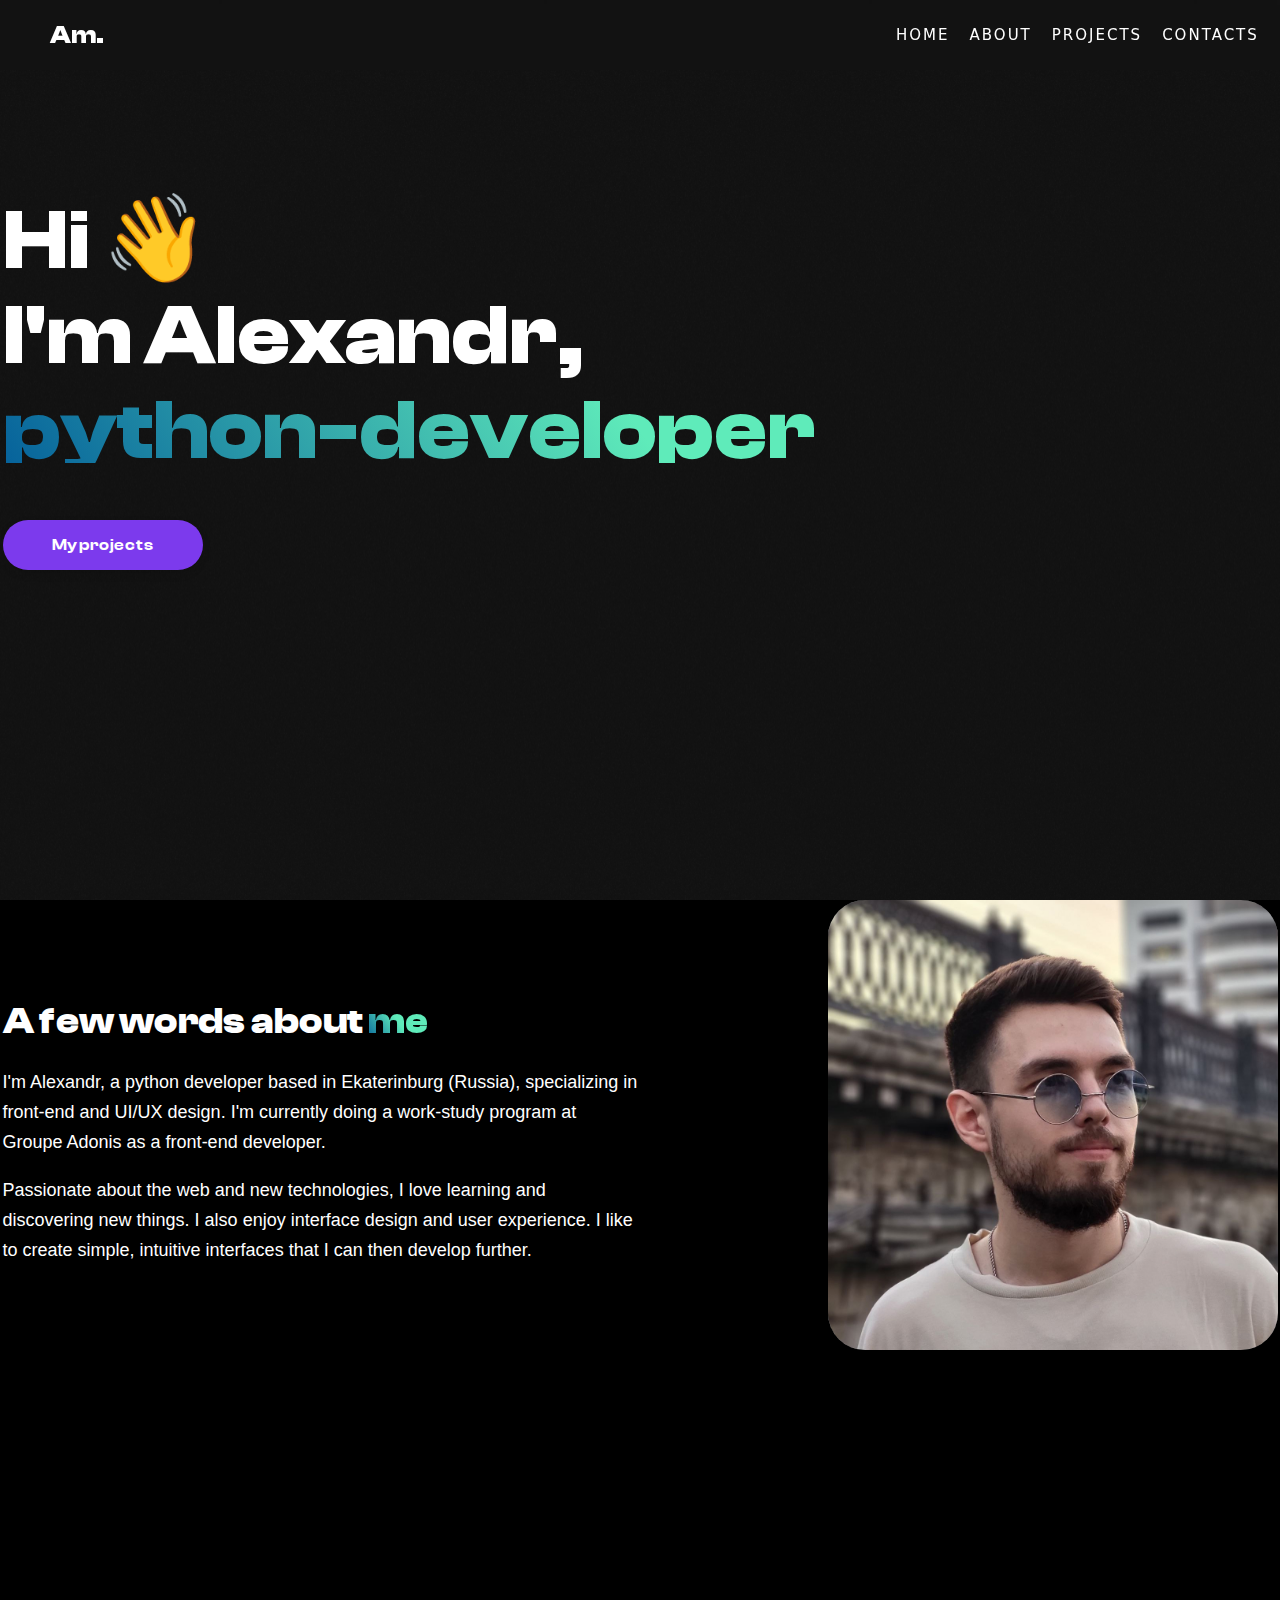
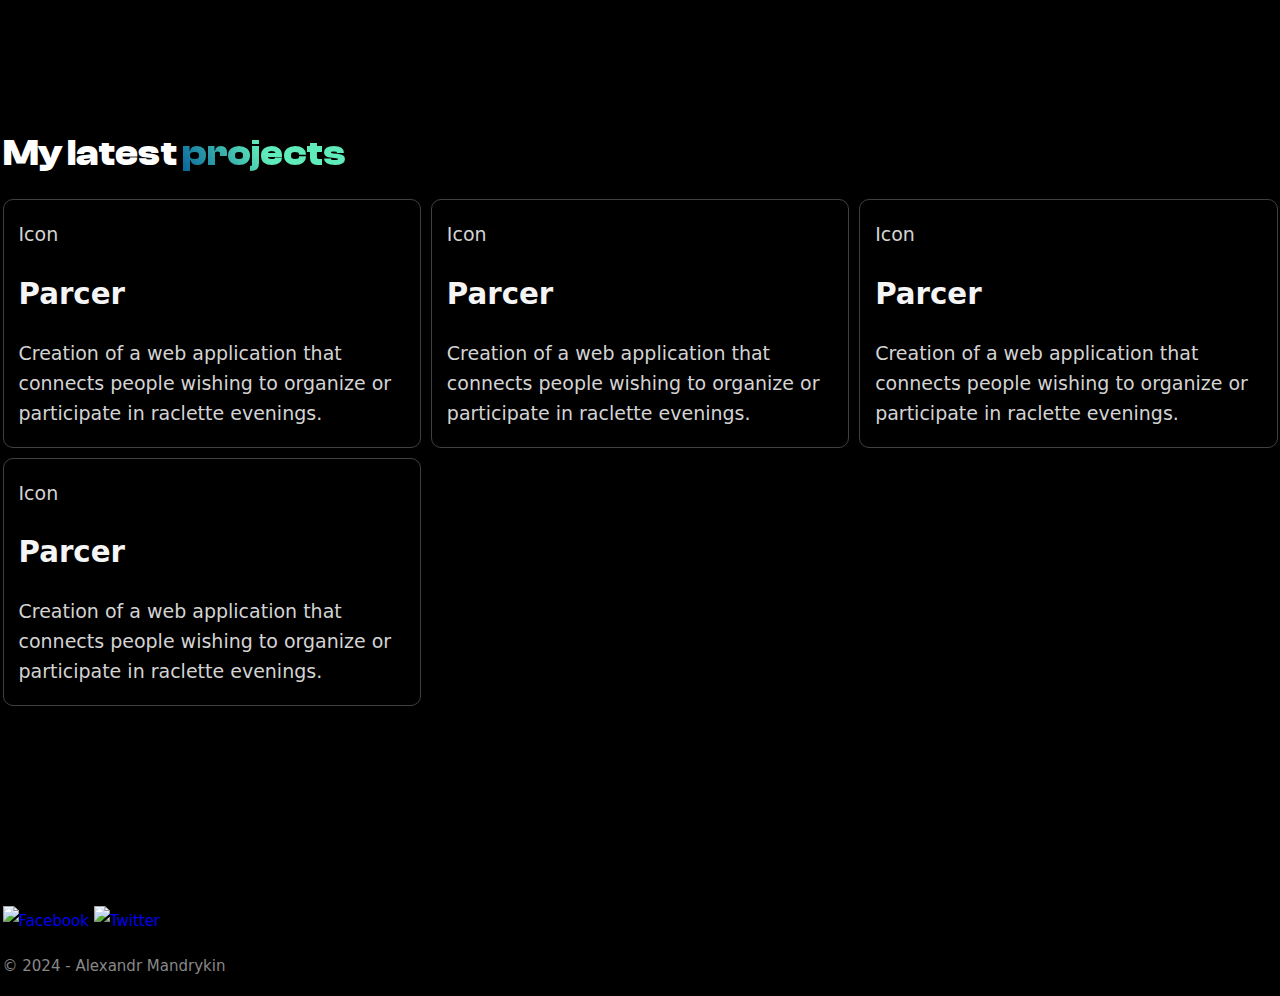
==== index.html @ 3a0f86e2 "additions" ====
<!DOCTYPE html>
<html lang="en">
<head>
    <meta charset="UTF-8">
    <meta name="viewport" content="width=device-width, initial-scale=1.0">
    <link rel="stylesheet" href="/css/style.css">
    <title>Alexandr</title>
</head>
<body>
    <div>
        <header class="header">
            <div class="user-navigation"><a href="#">Am.</a></div>
            <nav class="main-navigation">
                <!-- <ul class="user-navigation"><li><a href="#">Am.</a></li></ul> -->
                <ul class="site-navigation">
                    <li><a href="/#home"><span>HOME</span></a></li>
                    <li><a href="/#about"><span>ABOUT</span></a></li>
                    <li><a href="/#projects"><span>PROJECTS</span></a></li>
                    <li><a href="/#contacts"><span>CONTACTS</span></a></li>
                </ul>
            </nav>
        </header>
        <main class="main">
            <!-- 1 secction about me -->
            <section id="home" class="first-section p_150"> 
                <h1 class="grid_container">
                    <span class="grid_item">Hi
                        <span>👋</span>
                    </span>
                    <span class="grid_item">I'm Alexandr,</span>
                    <span class="grid_item gradient">python-developer</span>
                </h1>
                <a href="/#projects" class="grid_item project_button box_button">My projects</a>
            </section>
            <!-- 2 section who am i -->
            <section id="about" class="p_150">
                <div class="grid_container_2">
                    <div class="grid_item">
                        <h2>A few words about
                            <span class="gradient">me</span>
                        </h2>
                        <div class="about">
                            <p>I'm Alexandr, a python developer based in Ekaterinburg (Russia), specializing in front-end and UI/UX design. I'm currently doing a work-study program at Groupe Adonis as a front-end developer.</p>
                            <p>Passionate about the web and new technologies, I love learning and discovering new things. I also enjoy interface design and user experience. I like to create simple, intuitive interfaces that I can then develop further.</p>
                        </div>
                    </div>
                    <div class="grid_item">
                        <img src="/assets/myphoto.jpg" width="450" style="border-radius: 37px;">
                    </div>
                </div>
            </section>
            <!-- 3 My projects -->
            <section id="projects" class="p_150">
                <h2>
                    My latest
                    <span class="gradient">projects</span>
                </h2>
                <ul class="grid_container_3">
                    <li class="grit_item border">
                        <a href="/">
                            <div>
                                <p>Icon</p>
                                <h3>Parcer</h3>
                                <p>Creation of a web application that connects people wishing to organize or participate in raclette evenings.</p>
                            </div>
                        </a>
                    </li>
                    <li class="grit_item border">
                        <a href="/">
                            <div>
                                <p>Icon</p>
                                <h3>Parcer</h3>
                                <p>Creation of a web application that connects people wishing to organize or participate in raclette evenings.</p>
                            </div>
                        </a>
                    </li>
                    <li class="grit_item border">
                        <a href="/">
                            <div>
                                <p>Icon</p>
                                <h3>Parcer</h3>
                                <p>Creation of a web application that connects people wishing to organize or participate in raclette evenings.</p>
                            </div>
                        </a>
                    </li>
                    <li class="grit_item border">
                        <a href="/">
                            <div>
                                <p>Icon</p>
                                <h3>Parcer</h3>
                                <p>Creation of a web application that connects people wishing to organize or participate in raclette evenings.</p>
                            </div>
                        </a>
                    </li>
                </ul>
            </section>
        </main>
        <footer id="contacts">
            <div class="social-icons">
                <a href="/"><img src="путь к изображению Facebook" alt="Facebook"></a>
                <a href="/"><img src="путь к изображению Twitter" alt="Twitter"></a>
                <!-- Добавьте другие иконки и ссылки на социальные сети по аналогии -->
            </div>
            <p>© 2024 - Alexandr Mandrykin</p>
        </footer>
        
    </div>
    <!-- <script src="https://ajax.googleapis.com/ajax/libs/jquery/3.5.1/jquery.min.js"></script> -->
    <script src="/scripts/scripts.js"></script>
</body>
</html>
---- css/style.css ----
@font-face {
  font-family: 'ClashDisplay-Semibold';
  src: url('../fonts/ClashDisplay-Semibold.woff2') format('woff2'),
        url('../fonts/ClashDisplay-Semibold.woff') format('woff'),
        url('../fonts/ClashDisplay-Semibold.ttf') format('truetype');
        font-weight: 700;
        font-display: swap;
        font-style: normal;
}

@font-face {
  font-family: 'ClashDisplay-Bold';
  src: url('../fonts/ClashDisplay-Bold.woff2') format('woff2'),
       url('../fonts/ClashDisplay-Bold.woff') format('woff'),
       url('../fonts/ClashDisplay-Bold.ttf') format('truetype');
       font-weight: 700;
       font-display: swap;
       font-style: normal;
}

body {
  margin: 0;
  padding: 0;

  font-family: 'ClashDisplay-Bold';
  font-size: 25px;
  line-height: 30px;
  color: #ffffff;

  background-color: #000000;
  background-image: url(/assets/background.svg);
  background-position: top center;
  background-repeat: no-repeat;
  background-size: cover;
  background-attachment: fixed;
}

@media (prefers-reduced-motion: no-preference) {
  html {
    scroll-behavior: smooth;
  }
}

.main{
  width: 100%;
  max-width: 1275px;
  margin: 0 auto;
  padding: 0px;
}

a {
  text-decoration: none;
}

.gradient{
  background: linear-gradient(56deg, #06629b, #5febba 50%);
  -webkit-background-clip: text;
  -webkit-text-fill-color: transparent;
}

/* nav section */
.site-navigation,
.user-navigation{
  list-style: none;
}

.site-navigation a,
.user-navigation a{
  color: #ffffff;
  transition: color 0.3s ease;
}

.site-navigation a:hover,
.site-navigation a:focus{
  color: #c765ff;
}

.header {
  display: flex;
  justify-content: space-between;
  align-items: center;
  padding: 20px;
  padding-left: 50px;
  position: fixed;
  width: 96%;
  backdrop-filter: blur(3px); 
}


.main-navigation{
  font-family: system-ui, -apple-system, BlinkMacSystemFont, 'Segoe UI', Roboto, Oxygen, Ubuntu, Cantarell, 'Open Sans', 'Helvetica Neue', sans-serif;
  font-size: 15px;
  letter-spacing: 2px;
}

 .main-navigation ul{
  display: flex;
  flex-flow: row nowrap;
  margin: 0;
  padding: 0;
  /* padding-right: 20px; */
  list-style: none;
}

.main-navigation li {
  margin-right: 20px; 
}

.main-navigation li:last-child{
  margin-left: 0px;
}


/* 1 section */

.first-section{
  font-size: 43px;
  width: auto;
  height: 400px;
}

.grid_container{
  display: grid;
  line-height: 65px;
  row-gap: 30px;
}

.grid_container span:last-child{
  line-height: 65px;
}

.p_150{
  padding-top: 150px;
  padding-bottom: 200px;
}

.project_button{
  box-shadow:  0px 4px 10px  rgba(0, 0, 0, 0.1);
  transition: box-shadow 0.3s ease;
  width: 200px;
  height: 50px;
  background: #7c3aed;
  outline: none;
  border: none;
  display: -webkit-box;
  display: -ms-flexbox;
  display: flex;
  -webkit-box-align: center;
  -ms-flex-align: center;
  align-items: center;
  -webkit-box-pack: center;
  -ms-flex-pack: center;
  justify-content: center;
  border-radius: 25px;
  color: #fff;
  font: 1rem 'ClashDisplay-Semibold';
  cursor: pointer;
}

.project_button:hover {
  box-shadow: 0px 10px 90px rgba(176, 38, 255, 0.5); /* Тень при наведении */
}

/* 2 section */

.grid_container_2 {
  display: grid;
  grid-template-columns: repeat(2, 1fr);
}

.grid_container_2:first-child{
  align-items: center;
}

.grid_container_2:last-child{
  justify-items: end;
  }
  

.about{
  font-family: 'Open Sans', 'Helvetica Neue', sans-serif;
  font-size: 18px;
}

/* 3 section */

.grid_container_3{
  display: grid;
  grid-template-columns: repeat(3, 1fr);
  grid-template-rows: auto;
  list-style: none;
  padding: 0;
  margin: 0;
  grid-gap: 10px;
}

.grit_item{
  padding-left: 15px;
  padding-right: 15px;
  font-family: system-ui, -apple-system, BlinkMacSystemFont, 'Segoe UI', Roboto, Oxygen, Ubuntu, Cantarell, 'Open Sans', 'Helvetica Neue', sans-serif;
  transition: border 0.3s ease, box-shadow 0.3s ease;
}
.grit_item:hover {
  border: 1.5px solid #c765ff; /* Цвет и толщина границы при наведении */
  box-shadow: 0px 4px 10px rgba(199, 101, 255, 0.2); /* Мягкая тень при наведении */
}

.grit_item p{
  font-size: 19px;
  color: #d4d4d4;
}

.grit_item h3{
  color: #f5f5f5;
}

.border{
  border: 1px solid #404040;
  border-radius: 10px;
}

/* footer */

footer {
  width: 100%;
  max-width: 1275px;
  margin: 0 auto;
  padding: 0px;
  font-family: system-ui, -apple-system, BlinkMacSystemFont, 'Segoe UI', Roboto, Oxygen, Ubuntu, Cantarell, 'Open Sans', 'Helvetica Neue', sans-serif;
  font-size: 15px;
  color: #888888;
}
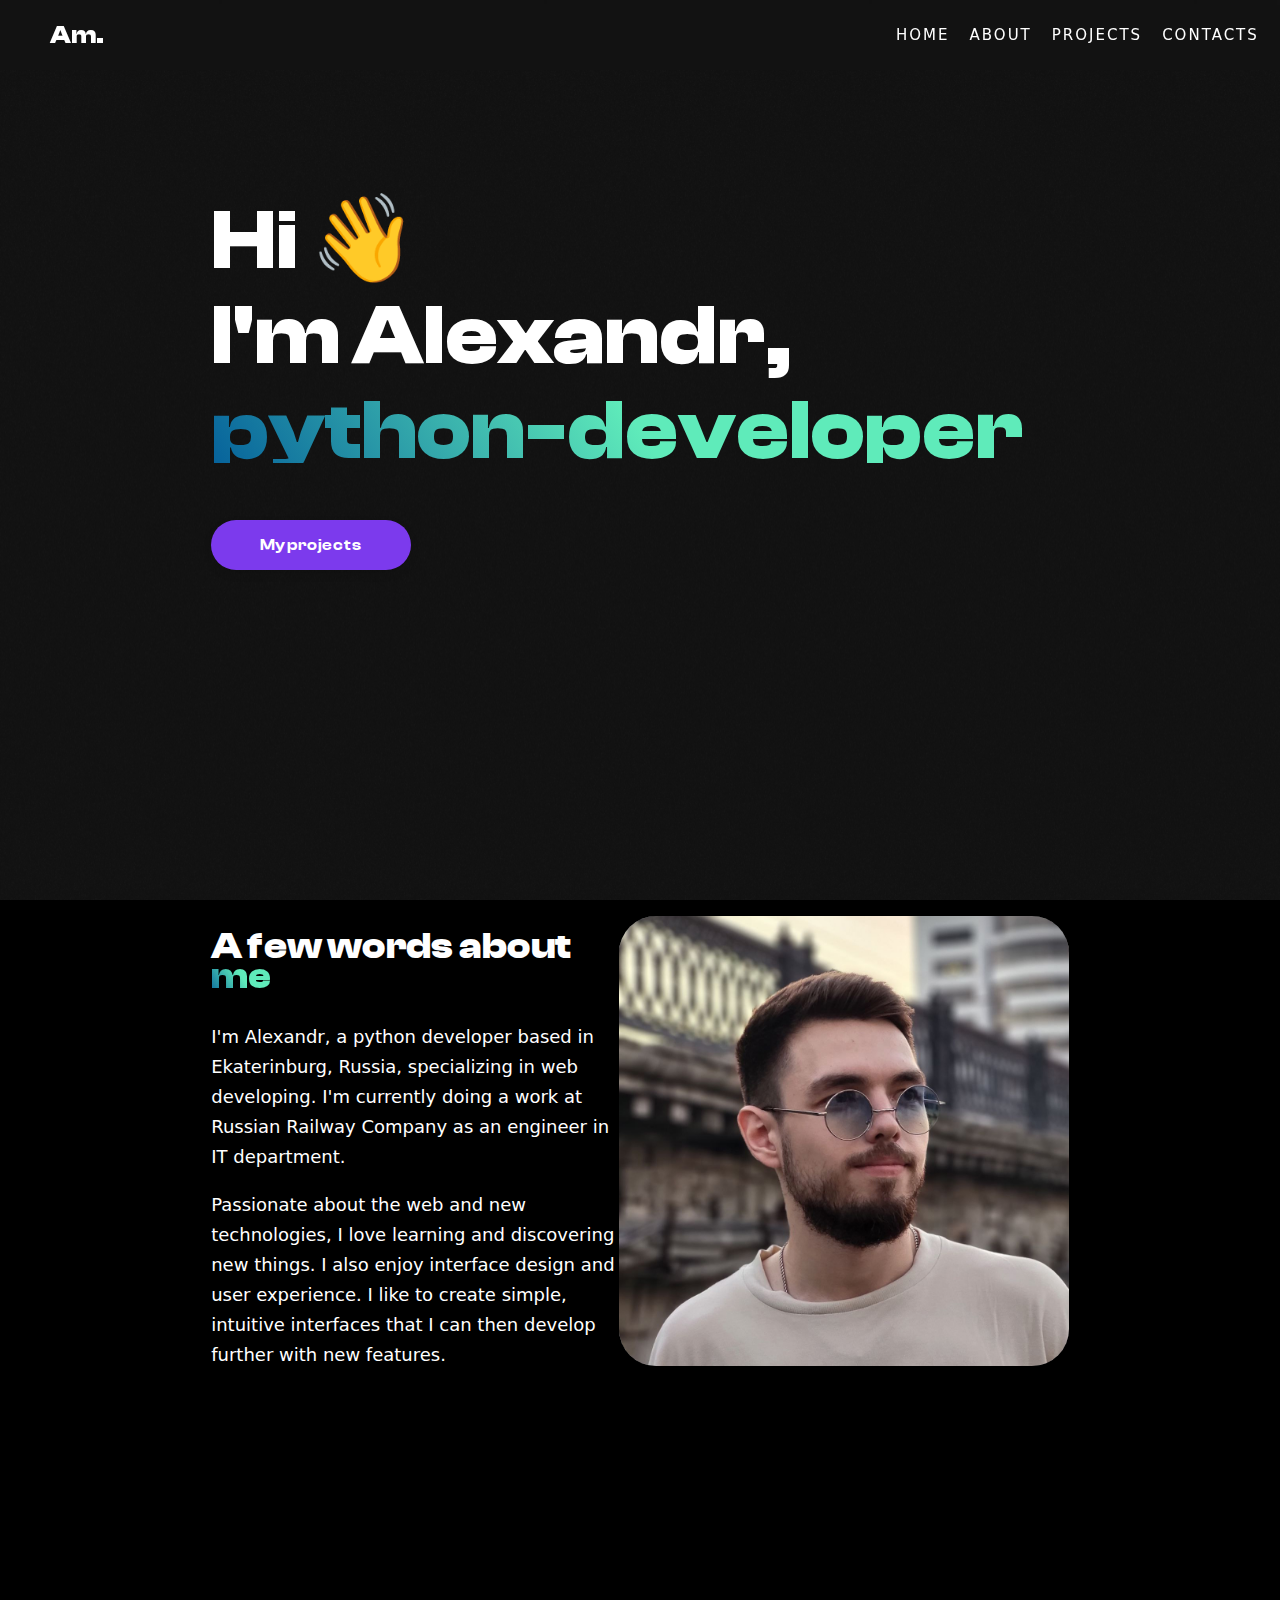
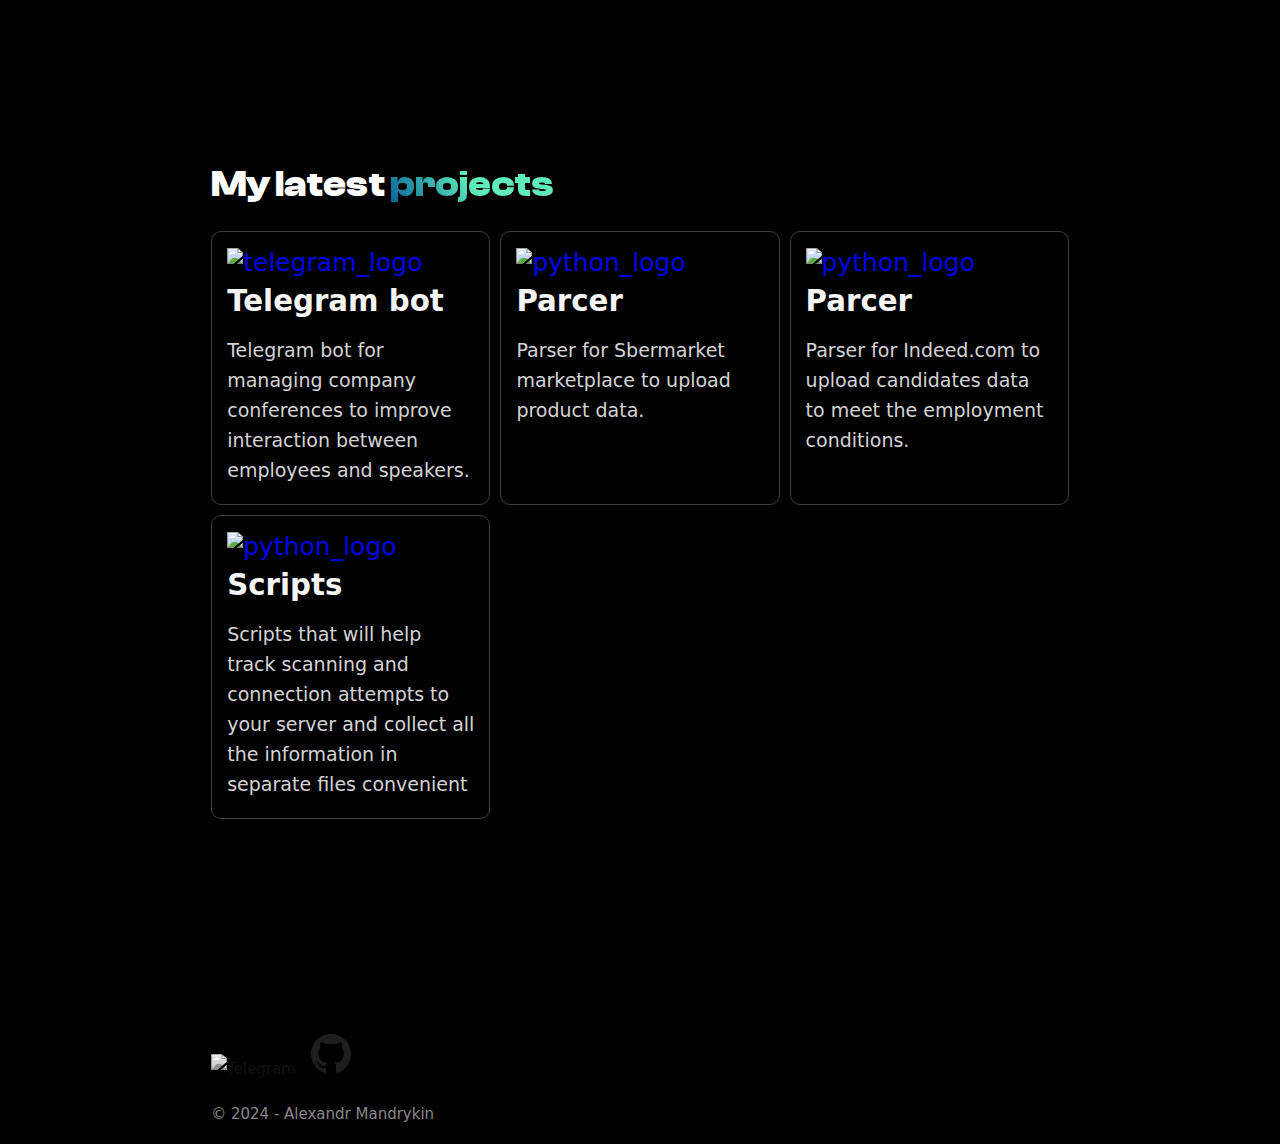
==== commit 21204658: "Icons, size in em, footer" ====
--- a/index.html
+++ b/index.html
@@ -40,8 +40,8 @@
                             <span class="gradient">me</span>
                         </h2>
                         <div class="about">
-                            <p>I'm Alexandr, a python developer based in Ekaterinburg (Russia), specializing in front-end and UI/UX design. I'm currently doing a work-study program at Groupe Adonis as a front-end developer.</p>
-                            <p>Passionate about the web and new technologies, I love learning and discovering new things. I also enjoy interface design and user experience. I like to create simple, intuitive interfaces that I can then develop further.</p>
+                            <p>I'm Alexandr, a python developer based in Ekaterinburg, Russia, specializing in web developing. I'm currently doing a work at Russian Railway Company as an engineer in IT department.</p>
+                            <p>Passionate about the web and new technologies, I love learning and discovering new things. I also enjoy interface design and user experience. I like to create simple, intuitive interfaces that I can then develop further with new features.</p>
                         </div>
                     </div>
                     <div class="grid_item">
@@ -59,36 +59,36 @@
                     <li class="grit_item border">
                         <a href="/">
                             <div>
-                                <p>Icon</p>
-                                <h3>Parcer</h3>
-                                <p>Creation of a web application that connects people wishing to organize or participate in raclette evenings.</p>
+                                <img src="assets/Telegram_2019_Logo.svg" alt="telegram_logo">
+                                <h3>Telegram bot</h3>
+                                <p>Telegram bot for managing company conferences to improve interaction between employees and speakers.</p>
                             </div>
                         </a>
                     </li>
                     <li class="grit_item border">
                         <a href="/">
                             <div>
-                                <p>Icon</p>
+                                <img src="assets/Python-logo-notext.svg" alt="python_logo">
                                 <h3>Parcer</h3>
-                                <p>Creation of a web application that connects people wishing to organize or participate in raclette evenings.</p>
+                                <p>Parser for Sbermarket marketplace to upload product data.</p>
                             </div>
                         </a>
                     </li>
                     <li class="grit_item border">
                         <a href="/">
                             <div>
-                                <p>Icon</p>
+                                <img src="assets/Python-logo-notext.svg" alt="python_logo">
                                 <h3>Parcer</h3>
-                                <p>Creation of a web application that connects people wishing to organize or participate in raclette evenings.</p>
+                                <p>Parser for Indeed.com to upload candidates data to meet the employment conditions.</p>
                             </div>
                         </a>
                     </li>
                     <li class="grit_item border">
                         <a href="/">
                             <div>
-                                <p>Icon</p>
-                                <h3>Parcer</h3>
-                                <p>Creation of a web application that connects people wishing to organize or participate in raclette evenings.</p>
+                                <img src="assets/Python-logo-notext.svg" alt="python_logo">
+                                <h3>Scripts</h3>
+                                <p>Scripts that will help track scanning and connection attempts to your server and collect all the information in separate files convenient</p>
                             </div>
                         </a>
                     </li>
@@ -97,8 +97,10 @@
         </main>
         <footer id="contacts">
             <div class="social-icons">
-                <a href="/"><img src="путь к изображению Facebook" alt="Facebook"></a>
-                <a href="/"><img src="путь к изображению Twitter" alt="Twitter"></a>
+                <ul>
+                    <li><a href="https://t.me/sanches166"><img src="assets/Telegram_2019_Logo.svg" alt="Telegram" title="Telegram"></a></li>
+                    <li><a href="https://github.com/sanches166"><img src="assets/Octicons-mark-github.svg" alt="GitHub"></a></li>
+                </ul>
                 <!-- Добавьте другие иконки и ссылки на социальные сети по аналогии -->
             </div>
             <p>© 2024 - Alexandr Mandrykin</p>
@@ -106,6 +108,6 @@
         
     </div>
     <!-- <script src="https://ajax.googleapis.com/ajax/libs/jquery/3.5.1/jquery.min.js"></script> -->
-    <script src="/scripts/scripts.js"></script>
+    <script src="/scripts/script.js"></script>
 </body>
 </html>--- a/css/style.css
+++ b/css/style.css
@@ -18,6 +18,7 @@
        font-style: normal;
 }
 
+
 body {
   margin: 0;
   padding: 0;
@@ -43,7 +44,7 @@
 
 .main{
   width: 100%;
-  max-width: 1275px;
+  max-width: 67%;
   margin: 0 auto;
   padding: 0px;
 }
@@ -98,7 +99,6 @@
   flex-flow: row nowrap;
   margin: 0;
   padding: 0;
-  /* padding-right: 20px; */
   list-style: none;
 }
 
@@ -178,7 +178,7 @@
   
 
 .about{
-  font-family: 'Open Sans', 'Helvetica Neue', sans-serif;
+  font-family: system-ui, -apple-system, BlinkMacSystemFont, 'Segoe UI', Roboto, Oxygen, Ubuntu, Cantarell, 'Open Sans', 'Helvetica Neue', sans-serif;
   font-size: 18px;
 }
 
@@ -212,6 +212,8 @@
 
 .grit_item h3{
   color: #f5f5f5;
+  margin-top: 0.5rem;
+  margin-bottom: 0.5rem;
 }
 
 .border{
@@ -219,11 +221,17 @@
   border-radius: 10px;
 }
 
+.grit_item img {
+  width: 1.5em; 
+  height: auto; 
+  margin-top: 1rem;
+}
+
 /* footer */
 
 footer {
   width: 100%;
-  max-width: 1275px;
+  max-width: 67%;
   margin: 0 auto;
   padding: 0px;
   font-family: system-ui, -apple-system, BlinkMacSystemFont, 'Segoe UI', Roboto, Oxygen, Ubuntu, Cantarell, 'Open Sans', 'Helvetica Neue', sans-serif;
@@ -231,3 +239,19 @@
   color: #888888;
 }
 
+.social-icons ul {
+  list-style-type: none; /* Убираем маркеры списка */
+  padding: 0; /* Убираем отступы */
+}
+
+.social-icons li {
+  display: inline-block; /* Размещаем элементы списка в одну линию */
+  margin-right: 10px; /* Добавляем небольшой отступ между элементами списка */
+}
+
+.social-icons img {
+  width: 40px; /* Устанавливаем ширину иконок */
+  height: auto; /* Сохраняем пропорции иконок */
+  filter: grayscale(200%); /* Изменяем цвет иконок на серый */
+}
+
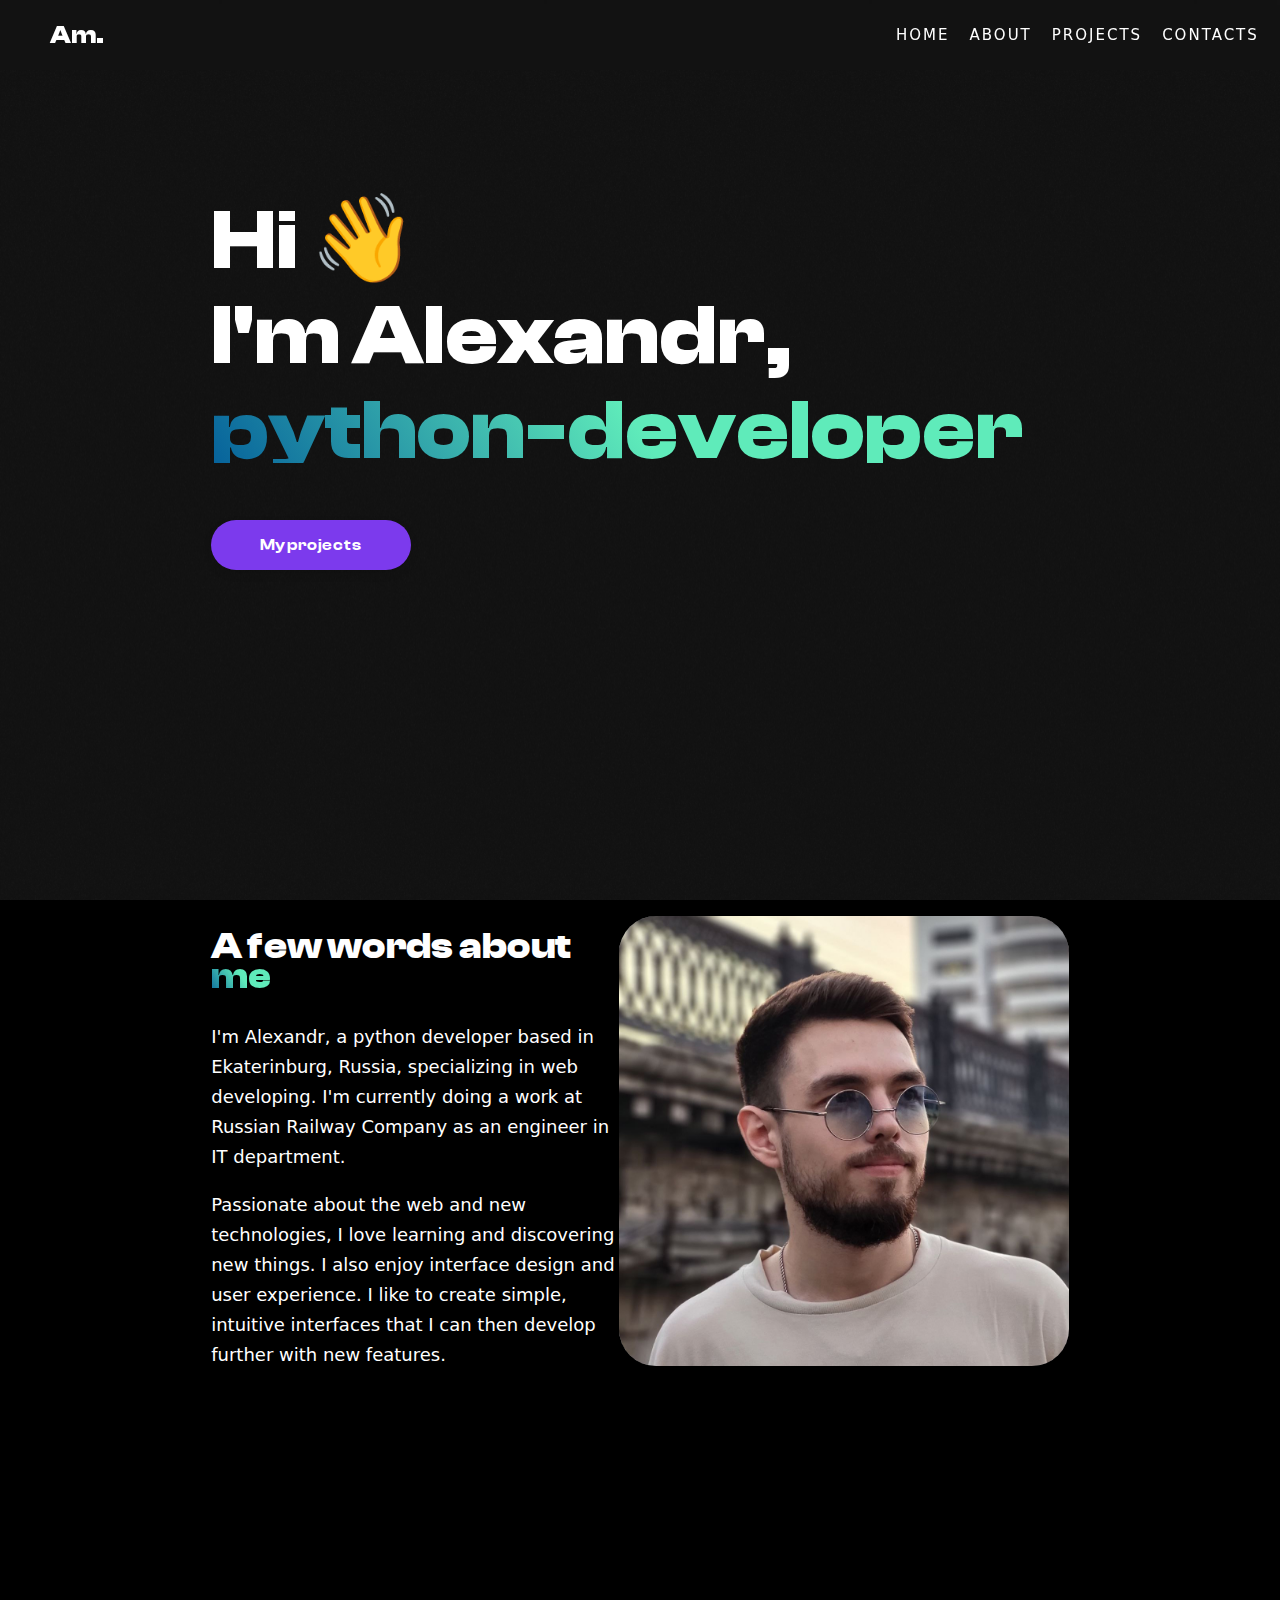
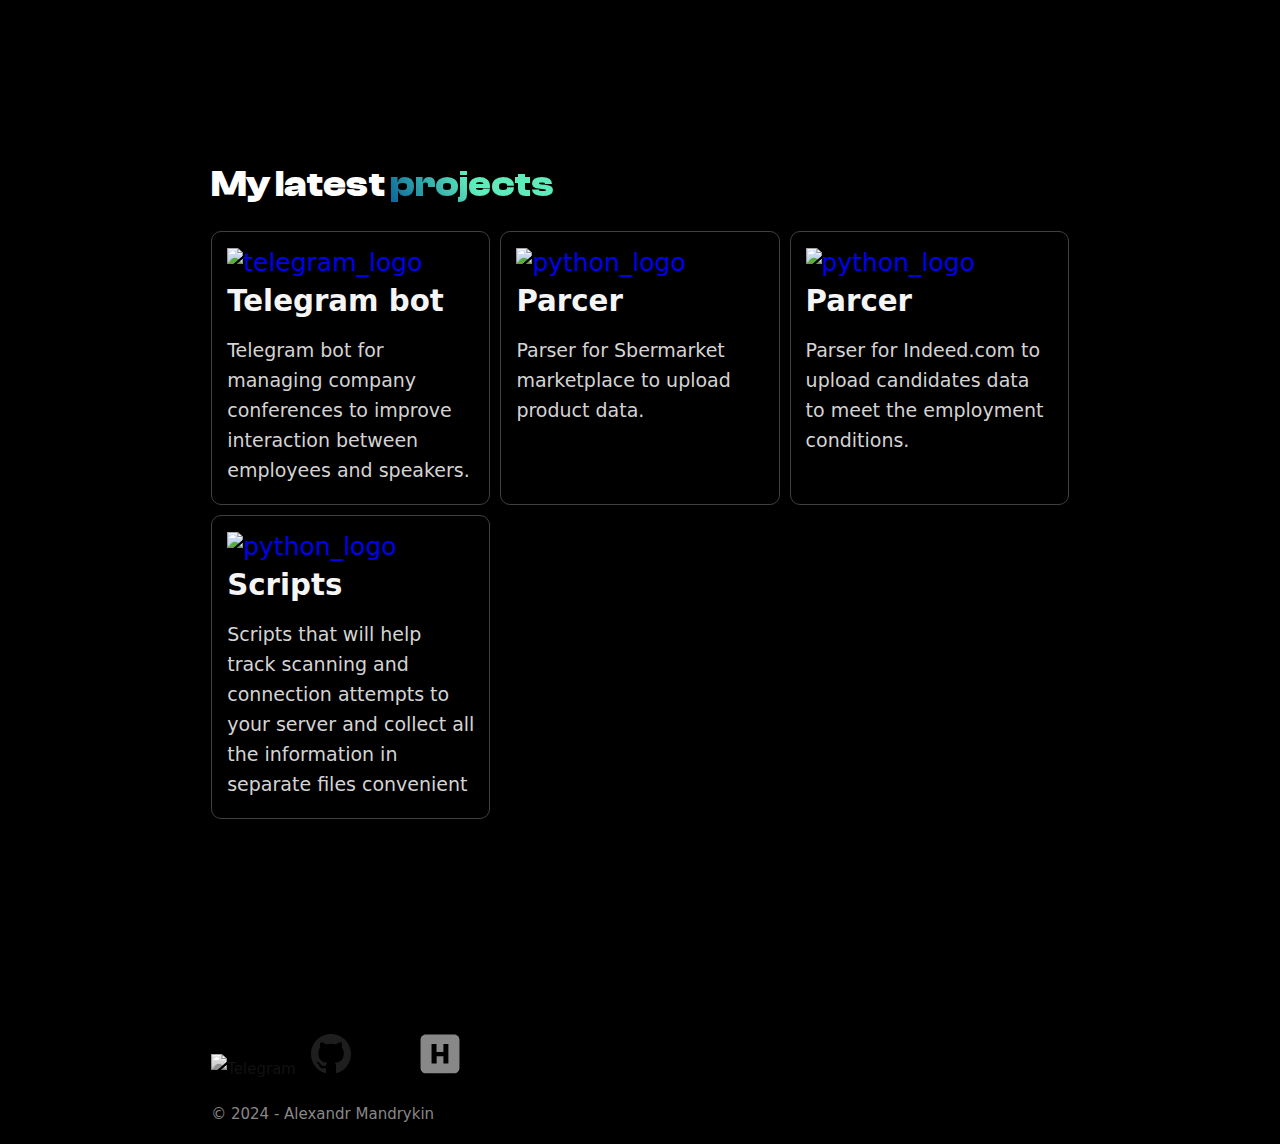
==== commit 013b4c9e: "Logos" ====
--- a/index.html
+++ b/index.html
@@ -45,7 +45,7 @@
                         </div>
                     </div>
                     <div class="grid_item">
-                        <img src="/assets/myphoto.jpg" width="450" style="border-radius: 37px;">
+                        <img src="/assets/myphoto.jpg" width="450em" style="border-radius: 37px;">
                     </div>
                 </div>
             </section>
@@ -59,7 +59,7 @@
                     <li class="grit_item border">
                         <a href="/">
                             <div>
-                                <img src="assets/Telegram_2019_Logo.svg" alt="telegram_logo">
+                                <img src="assets/telegram_logo.svg" alt="telegram_logo">
                                 <h3>Telegram bot</h3>
                                 <p>Telegram bot for managing company conferences to improve interaction between employees and speakers.</p>
                             </div>
@@ -68,7 +68,7 @@
                     <li class="grit_item border">
                         <a href="/">
                             <div>
-                                <img src="assets/Python-logo-notext.svg" alt="python_logo">
+                                <img src="assets/python_logo.svg" alt="python_logo">
                                 <h3>Parcer</h3>
                                 <p>Parser for Sbermarket marketplace to upload product data.</p>
                             </div>
@@ -77,7 +77,7 @@
                     <li class="grit_item border">
                         <a href="/">
                             <div>
-                                <img src="assets/Python-logo-notext.svg" alt="python_logo">
+                                <img src="assets/python_logo.svg" alt="python_logo">
                                 <h3>Parcer</h3>
                                 <p>Parser for Indeed.com to upload candidates data to meet the employment conditions.</p>
                             </div>
@@ -86,7 +86,7 @@
                     <li class="grit_item border">
                         <a href="/">
                             <div>
-                                <img src="assets/Python-logo-notext.svg" alt="python_logo">
+                                <img src="assets/python_logo.svg" alt="python_logo">
                                 <h3>Scripts</h3>
                                 <p>Scripts that will help track scanning and connection attempts to your server and collect all the information in separate files convenient</p>
                             </div>
@@ -98,8 +98,10 @@
         <footer id="contacts">
             <div class="social-icons">
                 <ul>
-                    <li><a href="https://t.me/sanches166"><img src="assets/Telegram_2019_Logo.svg" alt="Telegram" title="Telegram"></a></li>
-                    <li><a href="https://github.com/sanches166"><img src="assets/Octicons-mark-github.svg" alt="GitHub"></a></li>
+                    <li><a href="https://t.me/sanches166" title="Telegram"><img src="assets/telegram_logo.svg" alt="Telegram"></a></li>
+                    <li><a href="https://github.com/sanches166" title="GitHub"><img src="assets/github_logo.svg" alt="GitHub"></a></li>
+                    <li><a href="https://github.com/sanches166" title="Leetcode"><img src="assets/leetcode.svg" alt="GitHub"></a></li>
+                    <li><a href="https://github.com/sanches166" title="Habr"><img src="assets/habr_logo.svg" alt="GitHub"></a></li>
                 </ul>
                 <!-- Добавьте другие иконки и ссылки на социальные сети по аналогии -->
             </div>
@@ -107,7 +109,7 @@
         </footer>
         
     </div>
-    <!-- <script src="https://ajax.googleapis.com/ajax/libs/jquery/3.5.1/jquery.min.js"></script> -->
-    <script src="/scripts/script.js"></script>
+    <script src="https://ajax.googleapis.com/ajax/libs/jquery/3.5.1/jquery.min.js"></script>
+    <!-- <script src="/scripts/languages.js"></script> -->
 </body>
 </html>--- a/css/style.css
+++ b/css/style.css
@@ -18,7 +18,6 @@
        font-style: normal;
 }
 
-
 body {
   margin: 0;
   padding: 0;
@@ -60,6 +59,7 @@
 }
 
 /* nav section */
+
 .site-navigation,
 .user-navigation{
   list-style: none;
@@ -158,7 +158,7 @@
 }
 
 .project_button:hover {
-  box-shadow: 0px 10px 90px rgba(176, 38, 255, 0.5); /* Тень при наведении */
+  box-shadow: 0px 10px 90px rgba(176, 38, 255, 0.5); 
 }
 
 /* 2 section */
@@ -201,8 +201,8 @@
   transition: border 0.3s ease, box-shadow 0.3s ease;
 }
 .grit_item:hover {
-  border: 1.5px solid #c765ff; /* Цвет и толщина границы при наведении */
-  box-shadow: 0px 4px 10px rgba(199, 101, 255, 0.2); /* Мягкая тень при наведении */
+  border: 1.5px solid #c765ff; 
+  box-shadow: 0px 4px 10px rgba(199, 101, 255, 0.2); 
 }
 
 .grit_item p{
@@ -240,18 +240,18 @@
 }
 
 .social-icons ul {
-  list-style-type: none; /* Убираем маркеры списка */
-  padding: 0; /* Убираем отступы */
+  list-style-type: none; 
+  padding: 0; 
 }
 
 .social-icons li {
-  display: inline-block; /* Размещаем элементы списка в одну линию */
-  margin-right: 10px; /* Добавляем небольшой отступ между элементами списка */
+  display: inline-block; 
+  margin-right: 10px; 
 }
 
 .social-icons img {
-  width: 40px; /* Устанавливаем ширину иконок */
-  height: auto; /* Сохраняем пропорции иконок */
-  filter: grayscale(200%); /* Изменяем цвет иконок на серый */
-}
-
+  width: 40px; 
+  height: auto;
+  filter: grayscale(200%); 
+}
+
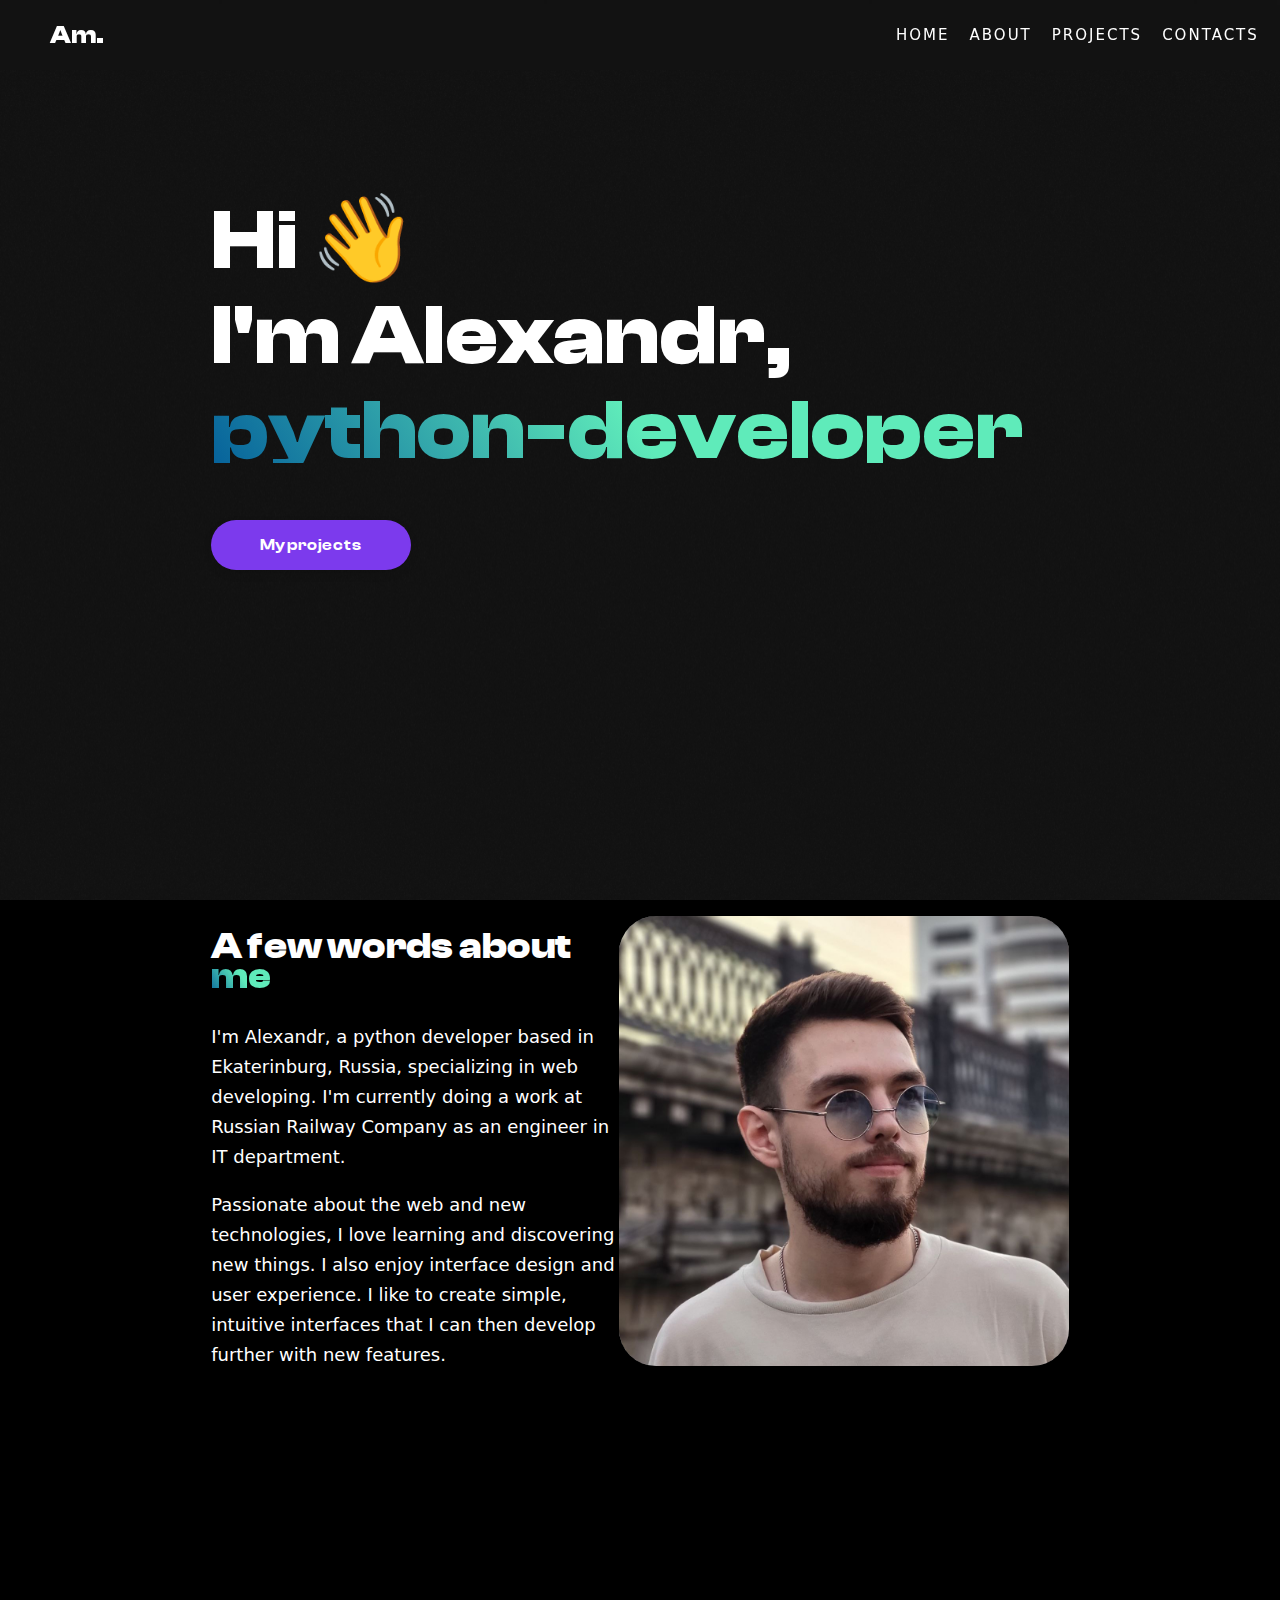
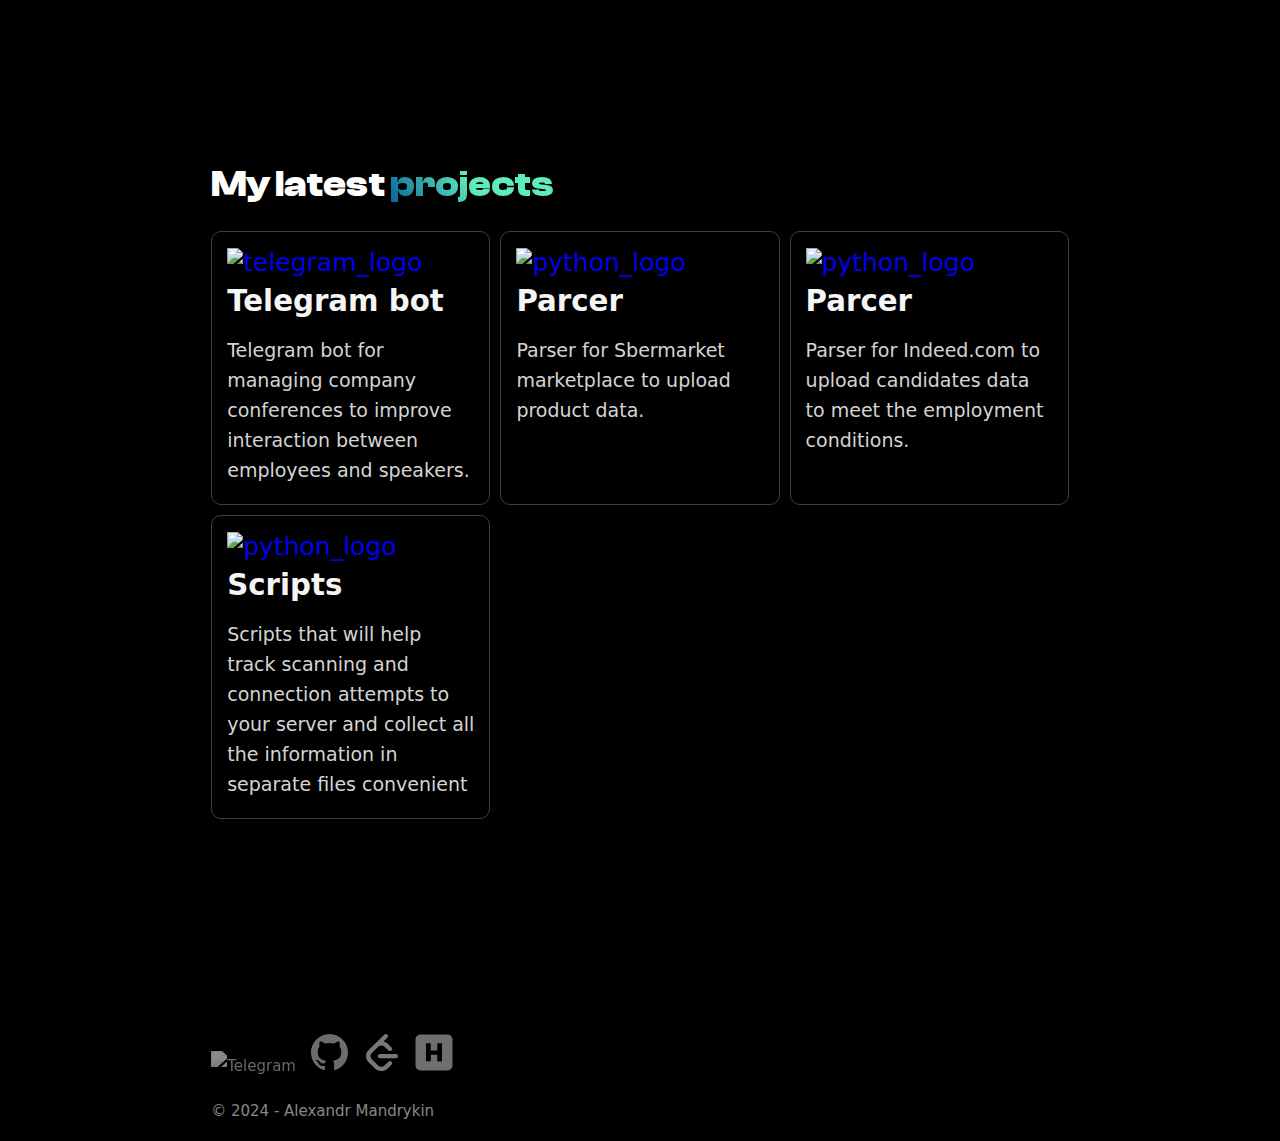
==== commit 007f3e4f: "Icons" ====
--- a/index.html
+++ b/index.html
@@ -100,8 +100,8 @@
                 <ul>
                     <li><a href="https://t.me/sanches166" title="Telegram"><img src="assets/telegram_logo.svg" alt="Telegram"></a></li>
                     <li><a href="https://github.com/sanches166" title="GitHub"><img src="assets/github_logo.svg" alt="GitHub"></a></li>
-                    <li><a href="https://github.com/sanches166" title="Leetcode"><img src="assets/leetcode.svg" alt="GitHub"></a></li>
-                    <li><a href="https://github.com/sanches166" title="Habr"><img src="assets/habr_logo.svg" alt="GitHub"></a></li>
+                    <li><a href="https://leetcode.com/u/Sanchos_166" title="Leetcode"><img src="assets/leetcode.svg" alt="GitHub"></a></li>
+                    <li><a href="https://career.habr.com/sanches166" title="Habr Career"><img src="assets/habr_logo.svg" alt="GitHub"></a></li>
                 </ul>
                 <!-- Добавьте другие иконки и ссылки на социальные сети по аналогии -->
             </div>
--- a/css/style.css
+++ b/css/style.css
@@ -241,17 +241,16 @@
 
 .social-icons ul {
   list-style-type: none; 
-  padding: 0; 
+  padding: 0;
 }
 
 .social-icons li {
   display: inline-block; 
-  margin-right: 10px; 
+  margin-right: 10px;
 }
 
 .social-icons img {
-  width: 40px; 
+  width: 2.5em; 
   height: auto;
-  filter: grayscale(200%); 
-}
-
+  filter: brightness() saturate(100%) invert(42%) sepia(7%) saturate(7%) hue-rotate(9deg) brightness(94%) contrast(95%);
+}
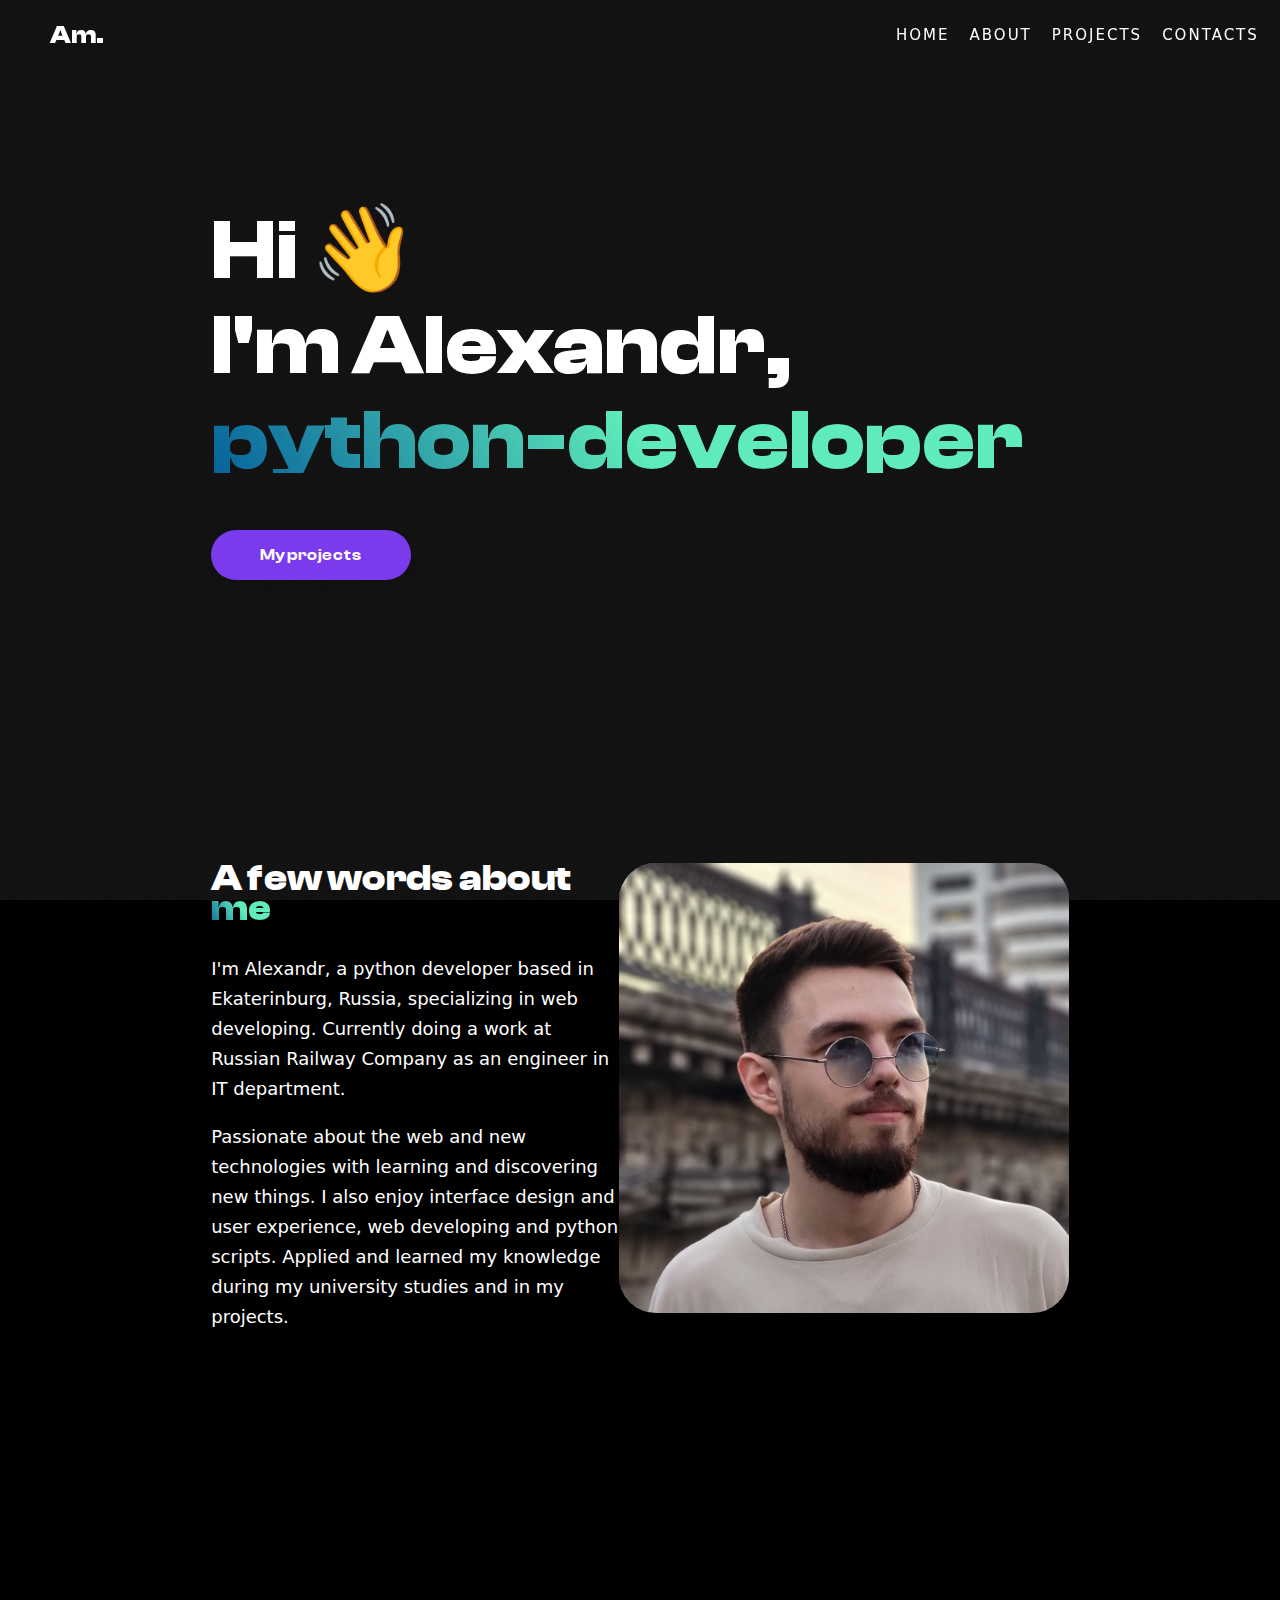
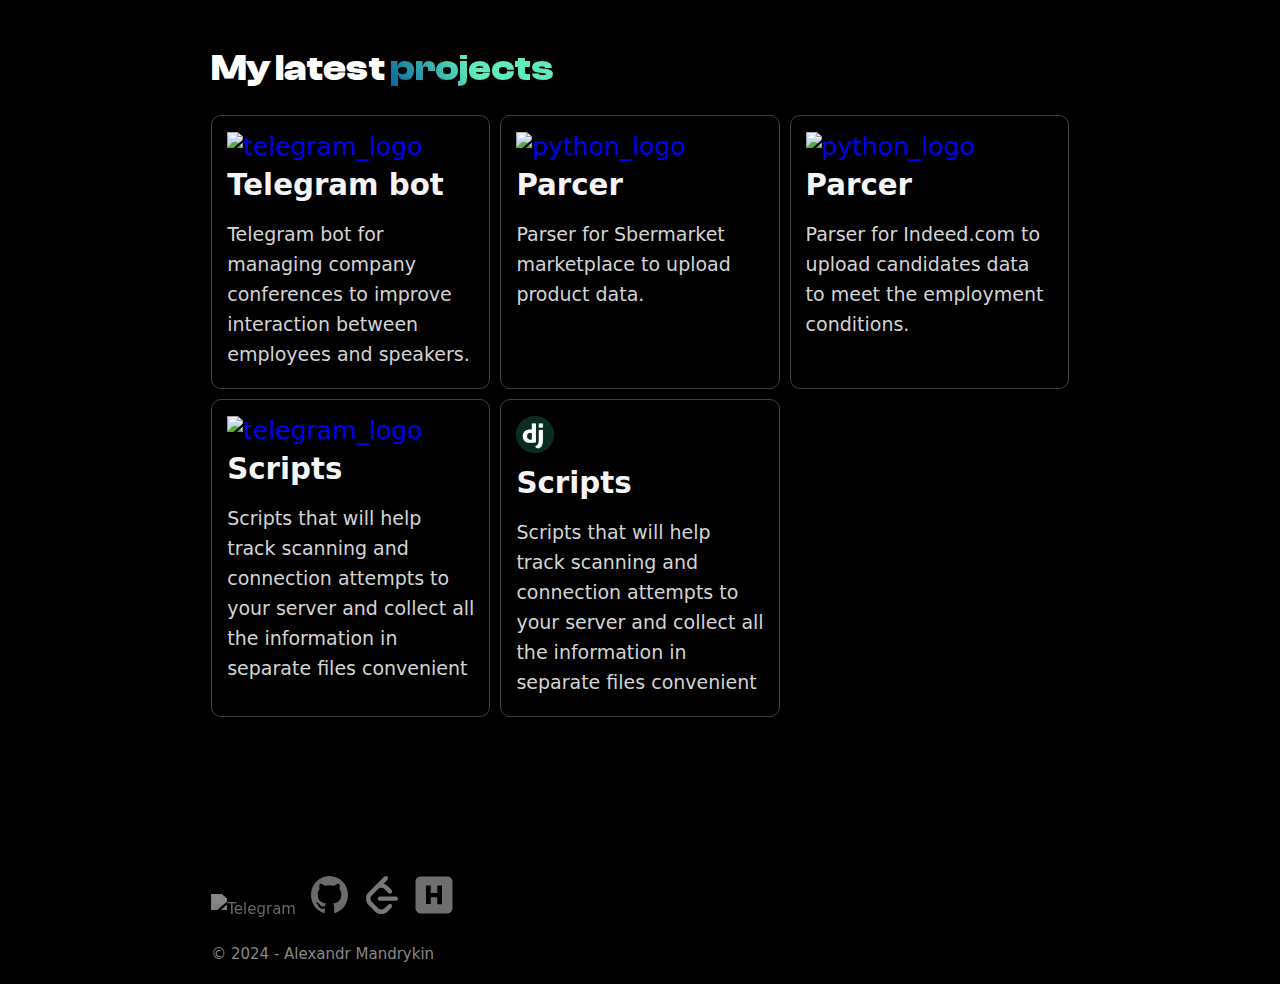
==== commit 75803d7f: "Add project, fix page layout" ====
--- a/index.html
+++ b/index.html
@@ -1,11 +1,13 @@
 <!DOCTYPE html>
 <html lang="en">
+
 <head>
     <meta charset="UTF-8">
     <meta name="viewport" content="width=device-width, initial-scale=1.0">
     <link rel="stylesheet" href="/css/style.css">
     <title>Alexandr</title>
 </head>
+
 <body>
     <div>
         <header class="header">
@@ -22,7 +24,7 @@
         </header>
         <main class="main">
             <!-- 1 secction about me -->
-            <section id="home" class="first-section p_150"> 
+            <section id="home" class="first-section p_150" style="padding-top: 10rem;">
                 <h1 class="grid_container">
                     <span class="grid_item">Hi
                         <span>👋</span>
@@ -40,8 +42,12 @@
                             <span class="gradient">me</span>
                         </h2>
                         <div class="about">
-                            <p>I'm Alexandr, a python developer based in Ekaterinburg, Russia, specializing in web developing. I'm currently doing a work at Russian Railway Company as an engineer in IT department.</p>
-                            <p>Passionate about the web and new technologies, I love learning and discovering new things. I also enjoy interface design and user experience. I like to create simple, intuitive interfaces that I can then develop further with new features.</p>
+                            <p>I'm Alexandr, a python developer based in Ekaterinburg, Russia, specializing in web
+                                developing. Currently doing a work at Russian Railway Company as an engineer in IT
+                                department.</p>
+                            <p>Passionate about the web and new technologies with learning and discovering new things. I
+                                also enjoy interface design and user experience, web developing and python scripts.
+                                Applied and learned my knowledge during my university studies and in my projects.</p>
                         </div>
                     </div>
                     <div class="grid_item">
@@ -61,7 +67,8 @@
                             <div>
                                 <img src="assets/telegram_logo.svg" alt="telegram_logo">
                                 <h3>Telegram bot</h3>
-                                <p>Telegram bot for managing company conferences to improve interaction between employees and speakers.</p>
+                                <p>Telegram bot for managing company conferences to improve interaction between
+                                    employees and speakers.</p>
                             </div>
                         </a>
                     </li>
@@ -75,20 +82,32 @@
                         </a>
                     </li>
                     <li class="grit_item border">
-                        <a href="/">
+                        <a href="https://github.com/Sanches166/parcer_indeed">
                             <div>
                                 <img src="assets/python_logo.svg" alt="python_logo">
                                 <h3>Parcer</h3>
-                                <p>Parser for Indeed.com to upload candidates data to meet the employment conditions.</p>
+                                <p>Parser for Indeed.com to upload candidates data to meet the employment conditions.
+                                </p>
                             </div>
                         </a>
                     </li>
                     <li class="grit_item border">
-                        <a href="/">
+                        <a href="https://github.com/Sanches166/port_listeners">
                             <div>
-                                <img src="assets/python_logo.svg" alt="python_logo">
+                                <img src="assets/python_logo.svg" alt="telegram_logo">
                                 <h3>Scripts</h3>
-                                <p>Scripts that will help track scanning and connection attempts to your server and collect all the information in separate files convenient</p>
+                                <p>Scripts that will help track scanning and connection attempts to your server and
+                                    collect all the information in separate files convenient</p>
+                            </div>
+                        </a>
+                    </li>
+                    <li class="grit_item border">
+                        <a href="https://github.com/Sanches166/django_project">
+                            <div>
+                                <img src="assets/django-logo.png" alt="django_logo">
+                                <h3>Scripts</h3>
+                                <p>Scripts that will help track scanning and connection attempts to your server and
+                                    collect all the information in separate files convenient</p>
                             </div>
                         </a>
                     </li>
@@ -98,18 +117,23 @@
         <footer id="contacts">
             <div class="social-icons">
                 <ul>
-                    <li><a href="https://t.me/sanches166" title="Telegram"><img src="assets/telegram_logo.svg" alt="Telegram"></a></li>
-                    <li><a href="https://github.com/sanches166" title="GitHub"><img src="assets/github_logo.svg" alt="GitHub"></a></li>
-                    <li><a href="https://leetcode.com/u/Sanchos_166" title="Leetcode"><img src="assets/leetcode.svg" alt="GitHub"></a></li>
-                    <li><a href="https://career.habr.com/sanches166" title="Habr Career"><img src="assets/habr_logo.svg" alt="GitHub"></a></li>
+                    <li><a href="https://t.me/sanches166" title="Telegram"><img src="assets/telegram_logo.svg"
+                                alt="Telegram"></a></li>
+                    <li><a href="https://github.com/sanches166" title="GitHub"><img src="assets/github_logo.svg"
+                                alt="GitHub"></a></li>
+                    <li><a href="https://leetcode.com/u/Sanchos_166" title="Leetcode"><img src="assets/leetcode.svg"
+                                alt="GitHub"></a></li>
+                    <li><a href="https://career.habr.com/sanches166" title="Habr Career"><img src="assets/habr_logo.svg"
+                                alt="GitHub"></a></li>
                 </ul>
                 <!-- Добавьте другие иконки и ссылки на социальные сети по аналогии -->
             </div>
             <p>© 2024 - Alexandr Mandrykin</p>
         </footer>
-        
+
     </div>
     <script src="https://ajax.googleapis.com/ajax/libs/jquery/3.5.1/jquery.min.js"></script>
     <!-- <script src="/scripts/languages.js"></script> -->
 </body>
+
 </html>--- a/css/style.css
+++ b/css/style.css
@@ -1,28 +1,28 @@
 @font-face {
-  font-family: 'ClashDisplay-Semibold';
-  src: url('../fonts/ClashDisplay-Semibold.woff2') format('woff2'),
-        url('../fonts/ClashDisplay-Semibold.woff') format('woff'),
-        url('../fonts/ClashDisplay-Semibold.ttf') format('truetype');
-        font-weight: 700;
-        font-display: swap;
-        font-style: normal;
+  font-family: "ClashDisplay-Semibold";
+  src: url("../fonts/ClashDisplay-Semibold.woff2") format("woff2"),
+    url("../fonts/ClashDisplay-Semibold.woff") format("woff"),
+    url("../fonts/ClashDisplay-Semibold.ttf") format("truetype");
+  font-weight: 700;
+  font-display: swap;
+  font-style: normal;
 }
 
 @font-face {
-  font-family: 'ClashDisplay-Bold';
-  src: url('../fonts/ClashDisplay-Bold.woff2') format('woff2'),
-       url('../fonts/ClashDisplay-Bold.woff') format('woff'),
-       url('../fonts/ClashDisplay-Bold.ttf') format('truetype');
-       font-weight: 700;
-       font-display: swap;
-       font-style: normal;
+  font-family: "ClashDisplay-Bold";
+  src: url("../fonts/ClashDisplay-Bold.woff2") format("woff2"),
+    url("../fonts/ClashDisplay-Bold.woff") format("woff"),
+    url("../fonts/ClashDisplay-Bold.ttf") format("truetype");
+  font-weight: 700;
+  font-display: swap;
+  font-style: normal;
 }
 
 body {
   margin: 0;
   padding: 0;
 
-  font-family: 'ClashDisplay-Bold';
+  font-family: "ClashDisplay-Bold";
   font-size: 25px;
   line-height: 30px;
   color: #ffffff;
@@ -41,7 +41,7 @@
   }
 }
 
-.main{
+.main {
   width: 100%;
   max-width: 67%;
   margin: 0 auto;
@@ -52,7 +52,7 @@
   text-decoration: none;
 }
 
-.gradient{
+.gradient {
   background: linear-gradient(56deg, #06629b, #5febba 50%);
   -webkit-background-clip: text;
   -webkit-text-fill-color: transparent;
@@ -61,18 +61,18 @@
 /* nav section */
 
 .site-navigation,
-.user-navigation{
+.user-navigation {
   list-style: none;
 }
 
 .site-navigation a,
-.user-navigation a{
+.user-navigation a {
   color: #ffffff;
   transition: color 0.3s ease;
 }
 
 .site-navigation a:hover,
-.site-navigation a:focus{
+.site-navigation a:focus {
   color: #c765ff;
 }
 
@@ -84,17 +84,17 @@
   padding-left: 50px;
   position: fixed;
   width: 96%;
-  backdrop-filter: blur(3px); 
-}
-
-
-.main-navigation{
-  font-family: system-ui, -apple-system, BlinkMacSystemFont, 'Segoe UI', Roboto, Oxygen, Ubuntu, Cantarell, 'Open Sans', 'Helvetica Neue', sans-serif;
+  backdrop-filter: blur(3px);
+}
+
+.main-navigation {
+  font-family: system-ui, -apple-system, BlinkMacSystemFont, "Segoe UI", Roboto,
+    Oxygen, Ubuntu, Cantarell, "Open Sans", "Helvetica Neue", sans-serif;
   font-size: 15px;
   letter-spacing: 2px;
 }
 
- .main-navigation ul{
+.main-navigation ul {
   display: flex;
   flex-flow: row nowrap;
   margin: 0;
@@ -103,39 +103,38 @@
 }
 
 .main-navigation li {
-  margin-right: 20px; 
-}
-
-.main-navigation li:last-child{
+  margin-right: 20px;
+}
+
+.main-navigation li:last-child {
   margin-left: 0px;
 }
 
-
 /* 1 section */
 
-.first-section{
+.first-section {
   font-size: 43px;
   width: auto;
   height: 400px;
 }
 
-.grid_container{
+.grid_container {
   display: grid;
   line-height: 65px;
   row-gap: 30px;
 }
 
-.grid_container span:last-child{
+.grid_container span:last-child {
   line-height: 65px;
 }
 
-.p_150{
-  padding-top: 150px;
-  padding-bottom: 200px;
-}
-
-.project_button{
-  box-shadow:  0px 4px 10px  rgba(0, 0, 0, 0.1);
+.p_150 {
+  padding-top: 8rem;
+  padding-bottom: 9rem;
+}
+
+.project_button {
+  box-shadow: 0px 4px 10px rgba(0, 0, 0, 0.1);
   transition: box-shadow 0.3s ease;
   width: 200px;
   height: 50px;
@@ -153,12 +152,12 @@
   justify-content: center;
   border-radius: 25px;
   color: #fff;
-  font: 1rem 'ClashDisplay-Semibold';
+  font: 1rem "ClashDisplay-Semibold";
   cursor: pointer;
 }
 
 .project_button:hover {
-  box-shadow: 0px 10px 90px rgba(176, 38, 255, 0.5); 
+  box-shadow: 0px 10px 90px rgba(176, 38, 255, 0.5);
 }
 
 /* 2 section */
@@ -168,23 +167,23 @@
   grid-template-columns: repeat(2, 1fr);
 }
 
-.grid_container_2:first-child{
+.grid_container_2:first-child {
   align-items: center;
 }
 
-.grid_container_2:last-child{
+.grid_container_2:last-child {
   justify-items: end;
-  }
-  
-
-.about{
-  font-family: system-ui, -apple-system, BlinkMacSystemFont, 'Segoe UI', Roboto, Oxygen, Ubuntu, Cantarell, 'Open Sans', 'Helvetica Neue', sans-serif;
+}
+
+.about {
+  font-family: system-ui, -apple-system, BlinkMacSystemFont, "Segoe UI", Roboto,
+    Oxygen, Ubuntu, Cantarell, "Open Sans", "Helvetica Neue", sans-serif;
   font-size: 18px;
 }
 
 /* 3 section */
 
-.grid_container_3{
+.grid_container_3 {
   display: grid;
   grid-template-columns: repeat(3, 1fr);
   grid-template-rows: auto;
@@ -194,36 +193,37 @@
   grid-gap: 10px;
 }
 
-.grit_item{
+.grit_item {
   padding-left: 15px;
   padding-right: 15px;
-  font-family: system-ui, -apple-system, BlinkMacSystemFont, 'Segoe UI', Roboto, Oxygen, Ubuntu, Cantarell, 'Open Sans', 'Helvetica Neue', sans-serif;
+  font-family: system-ui, -apple-system, BlinkMacSystemFont, "Segoe UI", Roboto,
+    Oxygen, Ubuntu, Cantarell, "Open Sans", "Helvetica Neue", sans-serif;
   transition: border 0.3s ease, box-shadow 0.3s ease;
 }
 .grit_item:hover {
-  border: 1.5px solid #c765ff; 
-  box-shadow: 0px 4px 10px rgba(199, 101, 255, 0.2); 
-}
-
-.grit_item p{
+  border: 1.5px solid #c765ff;
+  box-shadow: 0px 4px 10px rgba(199, 101, 255, 0.2);
+}
+
+.grit_item p {
   font-size: 19px;
   color: #d4d4d4;
 }
 
-.grit_item h3{
+.grit_item h3 {
   color: #f5f5f5;
   margin-top: 0.5rem;
   margin-bottom: 0.5rem;
 }
 
-.border{
+.border {
   border: 1px solid #404040;
   border-radius: 10px;
 }
 
 .grit_item img {
-  width: 1.5em; 
-  height: auto; 
+  width: 1.5em;
+  height: auto;
   margin-top: 1rem;
 }
 
@@ -234,23 +234,25 @@
   max-width: 67%;
   margin: 0 auto;
   padding: 0px;
-  font-family: system-ui, -apple-system, BlinkMacSystemFont, 'Segoe UI', Roboto, Oxygen, Ubuntu, Cantarell, 'Open Sans', 'Helvetica Neue', sans-serif;
+  font-family: system-ui, -apple-system, BlinkMacSystemFont, "Segoe UI", Roboto,
+    Oxygen, Ubuntu, Cantarell, "Open Sans", "Helvetica Neue", sans-serif;
   font-size: 15px;
   color: #888888;
 }
 
 .social-icons ul {
-  list-style-type: none; 
+  list-style-type: none;
   padding: 0;
 }
 
 .social-icons li {
-  display: inline-block; 
+  display: inline-block;
   margin-right: 10px;
 }
 
 .social-icons img {
-  width: 2.5em; 
+  width: 2.5em;
   height: auto;
-  filter: brightness() saturate(100%) invert(42%) sepia(7%) saturate(7%) hue-rotate(9deg) brightness(94%) contrast(95%);
-}
+  filter: brightness() saturate(100%) invert(42%) sepia(7%) saturate(7%)
+    hue-rotate(9deg) brightness(94%) contrast(95%);
+}
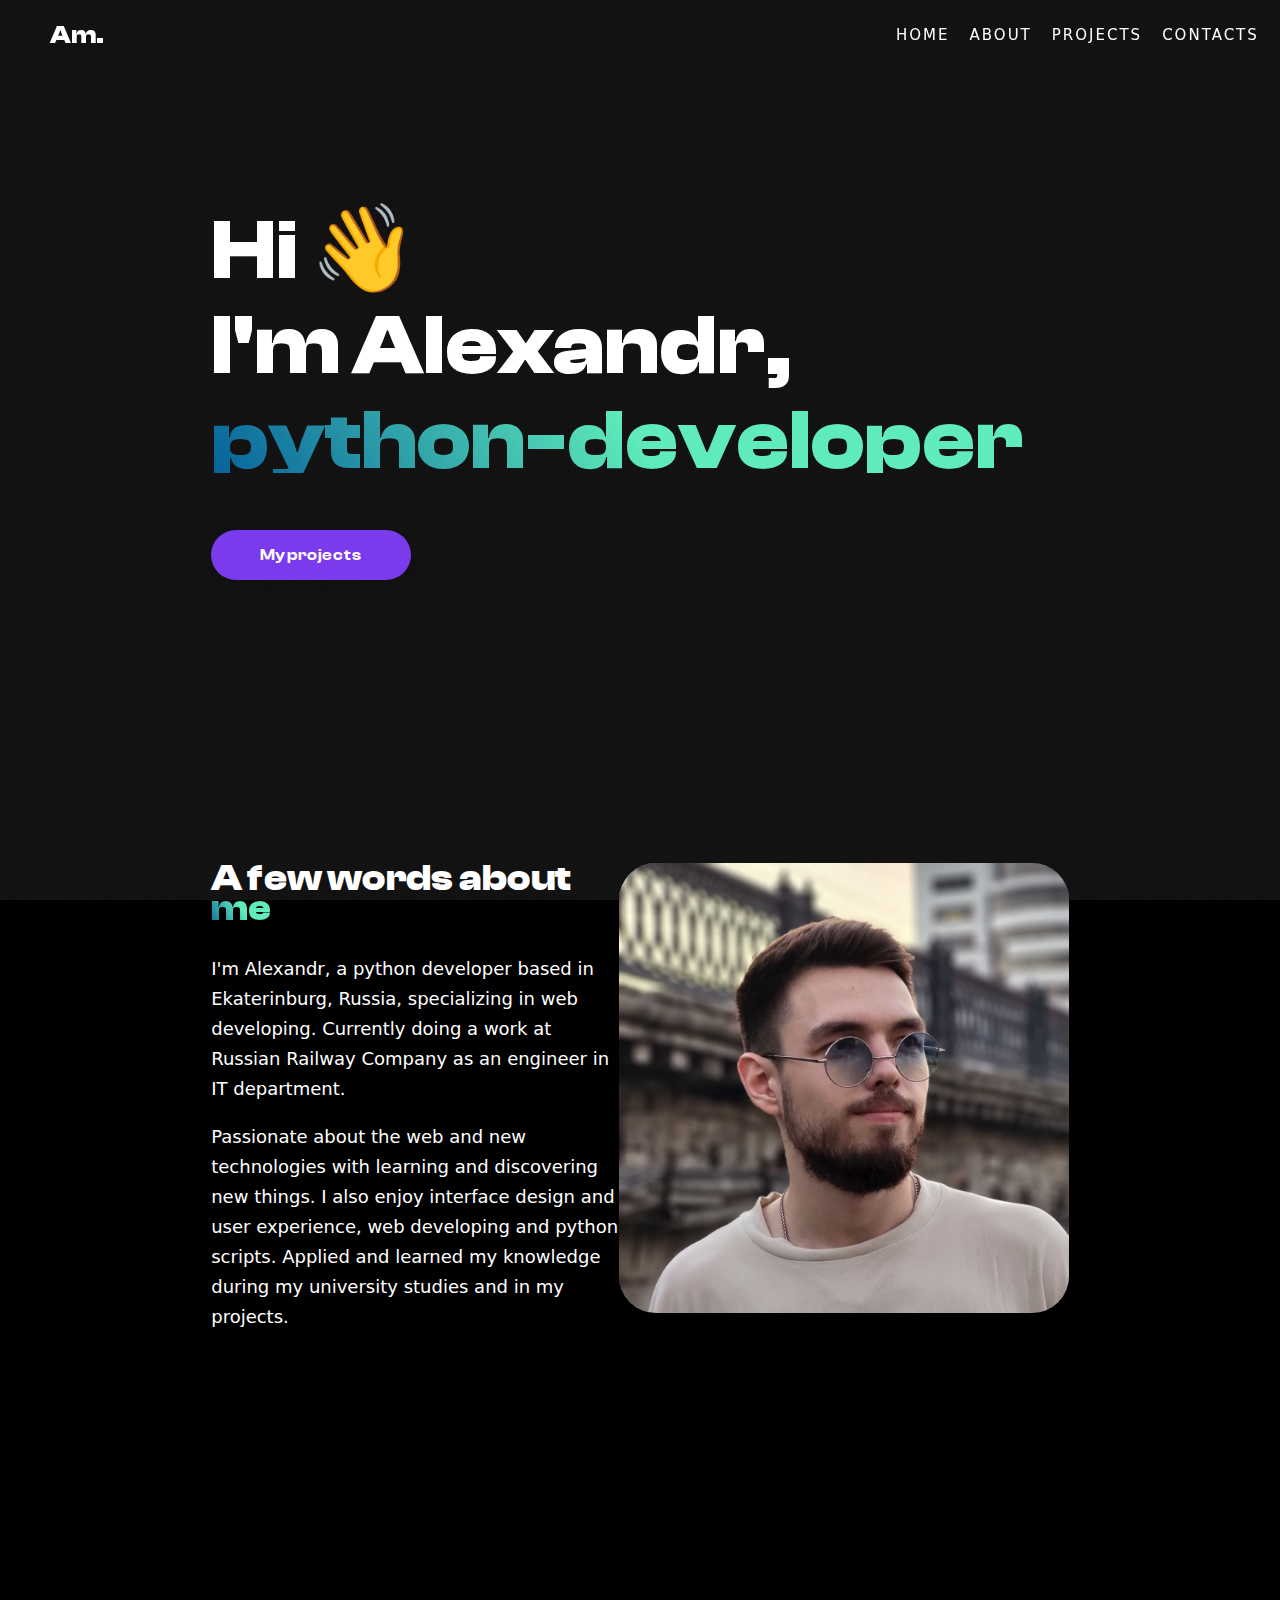
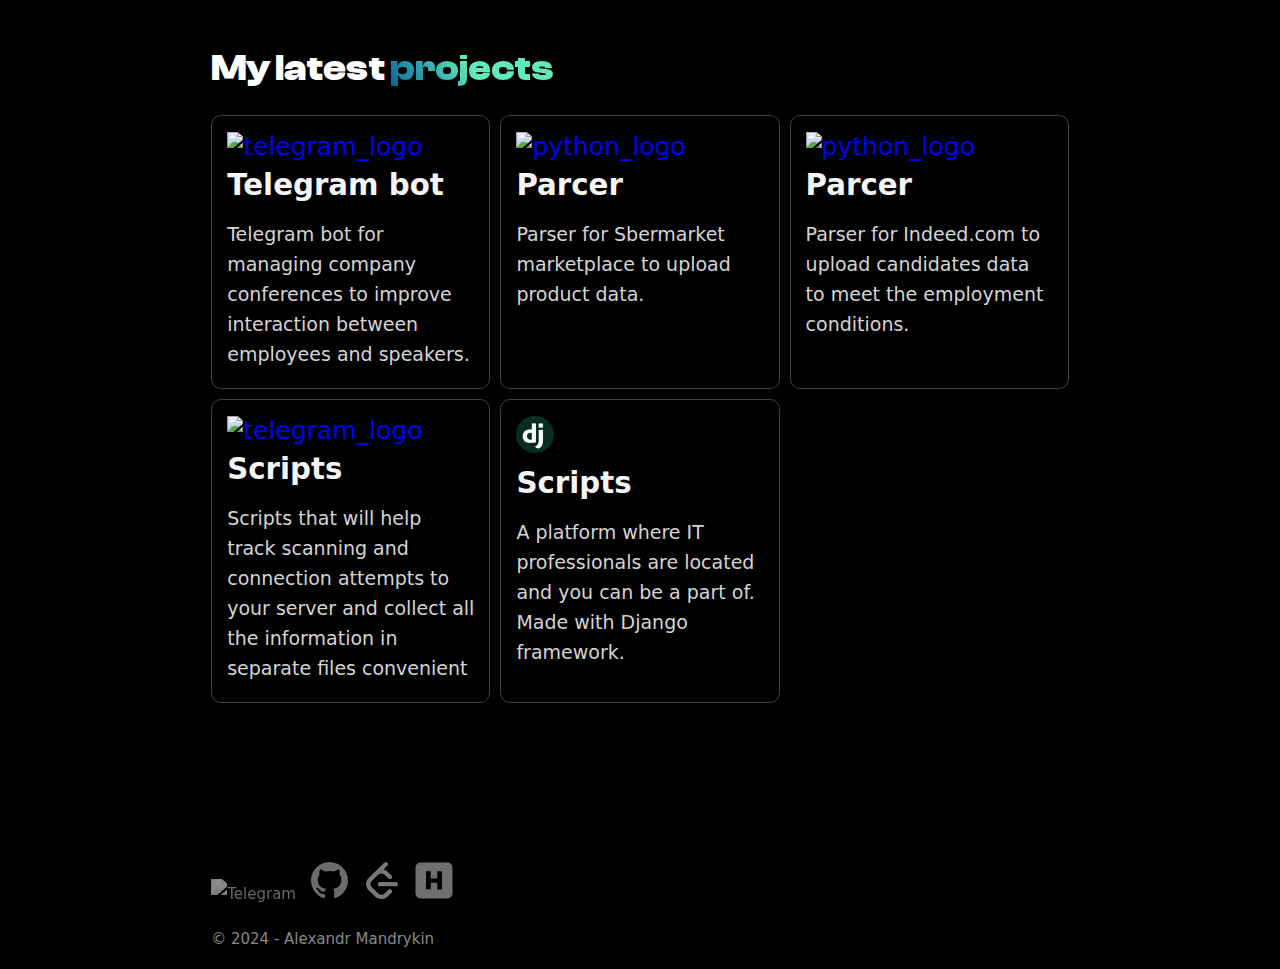
==== commit 9d5d6f0a: "Project edit" ====
--- a/index.html
+++ b/index.html
@@ -5,7 +5,12 @@
     <meta charset="UTF-8">
     <meta name="viewport" content="width=device-width, initial-scale=1.0">
     <link rel="stylesheet" href="/css/style.css">
-    <title>Alexandr</title>
+    <meta property="og:title" content="Alexandr Developer">
+    <meta property="og:description" content="Site that discover something new about me.">
+    <meta property="og:image" content="/assets/preview.png">
+    <meta property="og:url" content="https://sanches166.github.io/">
+    <meta property="og:type" content="website">
+    <title>Alexandr Developer</title>
 </head>
 
 <body>
@@ -106,8 +111,8 @@
                             <div>
                                 <img src="assets/django-logo.png" alt="django_logo">
                                 <h3>Scripts</h3>
-                                <p>Scripts that will help track scanning and connection attempts to your server and
-                                    collect all the information in separate files convenient</p>
+                                <p>A platform where IT professionals are located and you can be a part of. Made with
+                                    Django framework.</p>
                             </div>
                         </a>
                     </li>
